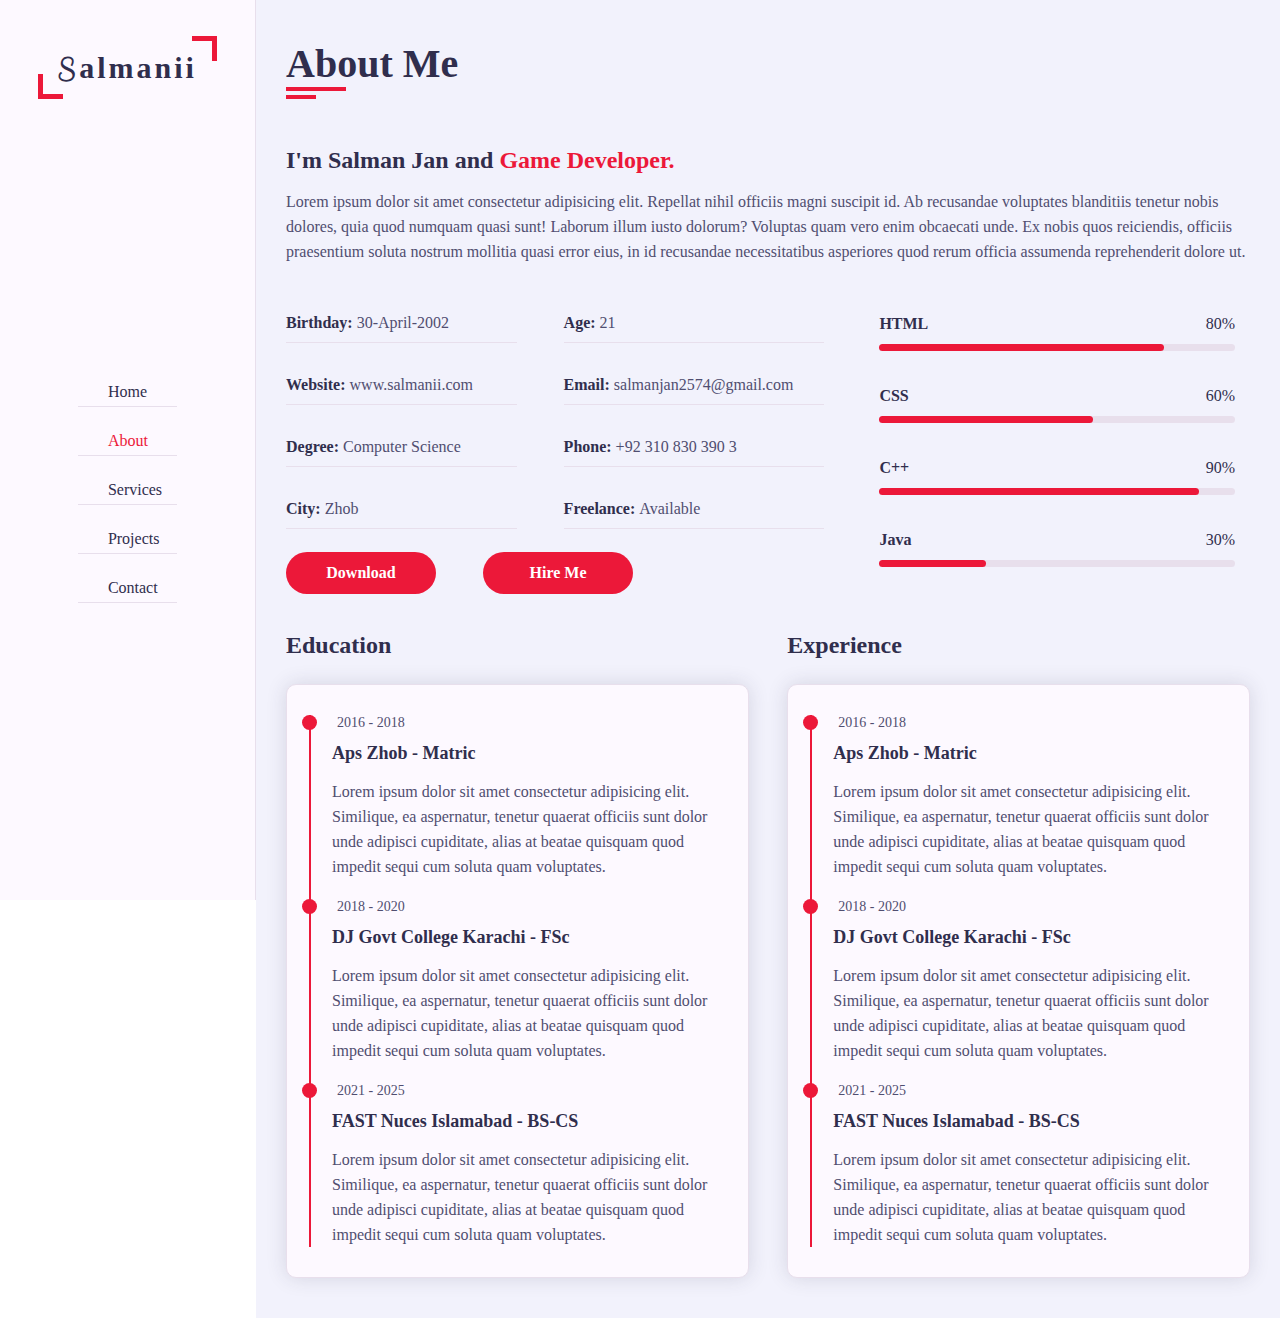
==== HTML/About.html @ e39cb626 "Successfully created About page" ====
<!DOCTYPE html>
<html lang="en">

<head>
    <meta charset="UTF-8">
    <meta name="viewport" content="width=device-width, initial-scale=1.0">
    <link rel="stylesheet" href="../CSS/style.css">
    <link rel="stylesheet" href="../CSS/Skins/color-1.css">
    <link rel="stylesheet" href="../CSS/About.css">
    <link rel="stylesheet" href="https://cdnjs.cloudflare.com/ajax/libs/font-awesome/6.5.1/css/all.min.css"
        integrity="sha512-DTOQO9RWCH3ppGqcWaEA1BIZOC6xxalwEsw9c2QQeAIftl+Vegovlnee1c9QX4TctnWMn13TZye+giMm8e2LwA=="
        crossorigin="anonymous" referrerpolicy="no-referrer" />
    <title>Portfolio</title>
</head>

<body>
    <header>
        <div class="salmanii-logo">
            <a href="#"><span>S</span>almanii</a>
        </div>
        <nav>
            <ul>
                <li><a href="../index.html"><i class="fa fa-home"></i>Home</a></li>
                <li><a href="About.html" class="active"><i class="fa fa-user"></i>About</a></li>
                <li><a href="#"><i class="fa fa-list"></i>Services</a></li>
                <li><a href="#"><i class="fa fa-briefcase"></i>Projects</a></li>
                <li><a href="#"><i class="fa fa-comments"></i>Contact</a></li>
            </ul>
        </nav>
    </header>
    <main>
        <div class="salmanii-Section">
            <div class="salmanii-AboutSection">
                <div class="salmanii-section-title flb_100">
                    <h1>About Me</h1>
                </div>
                <div class="salmanii-about-me flb_100">
                    <h2>I'm Salman Jan and <span>Game Developer.</span></h2>
                    <p>Lorem ipsum dolor sit amet consectetur adipisicing elit. Repellat nihil officiis magni suscipit
                        id. Ab recusandae voluptates blanditiis tenetur nobis dolores, quia quod numquam quasi sunt!
                        Laborum illum iusto dolorum?
                        Voluptas quam vero enim obcaecati unde. Ex nobis quos reiciendis, officiis praesentium soluta
                        nostrum mollitia quasi error eius, in id recusandae necessitatibus asperiores quod rerum officia
                        assumenda reprehenderit dolore ut.</p>
                </div>
                <div class="salmanii-info flb_100">
                    <div class="salmanii-personal-info flb_60">
                        <div class="salmanii-personal-info-item flb_40">
                            <p>Birthday: <span>30-April-2002</span></p>
                        </div>
                        <div class="salmanii-personal-info-item flb_45">
                            <p>Age: <span>21</span></p>
                        </div>
                        <div class="salmanii-personal-info-item flb_40">
                            <p>Website: <span>www.salmanii.com</span></p>
                        </div>
                        <div class="salmanii-personal-info-item flb_45">
                            <p>Email: <span>salmanjan2574@gmail.com</span></p>
                        </div>
                        <div class="salmanii-personal-info-item flb_40">
                            <p>Degree: <span>Computer Science</span></p>
                        </div>
                        <div class="salmanii-personal-info-item flb_45">
                            <p>Phone: <span>+92 310 830 390 3</span></p>
                        </div>
                        <div class="salmanii-personal-info-item flb_40">
                            <p>City: <span>Zhob</span></p>
                        </div>
                        <div class="salmanii-personal-info-item flb_45">
                            <p>Freelance: <span>Available</span></p>
                        </div>
                        <div class="salmanii-personl-info-buttons flb_60">
                            <div class="salmanii-downloadCv-button">
                                <a href="#" class="btn">Download </a>
                            </div>
                            <div class="salmanii-HireMe-button">
                                <a href="#" class="btn">Hire Me</a>
                            </div>
                        </div>
                    </div>
                    <div class="salmanii-skills flb_40">
                        <div class="salmanii-skills-item flb_100">
                            <h5>HTML</h5>
                            <div class="salmanii-skills-item-progress">
                                <div class="salmanii-skills-item-progress-in" style="width: 80%;"></div>
                                <div class="salmanii-skills-item-percent">80%</div>
                            </div>
                        </div>
                        <div class="salmanii-skills-item flb_100">
                            <h5>CSS</h5>
                            <div class="salmanii-skills-item-progress">
                                <div class="salmanii-skills-item-progress-in" style="width: 60%;"></div>
                                <div class="salmanii-skills-item-percent">60%</div>
                            </div>
                        </div>
                        <div class="salmanii-skills-item flb_100">
                            <h5>C++</h5>
                            <div class="salmanii-skills-item-progress">
                                <div class="salmanii-skills-item-progress-in" style="width: 90%;"></div>
                                <div class="salmanii-skills-item-percent">90%</div>
                            </div>
                        </div>
                        <div class="salmanii-skills-item flb_100">
                            <h5>Java</h5>
                            <div class="salmanii-skills-item-progress">
                                <div class="salmanii-skills-item-progress-in" style="width: 30%;"></div>
                                <div class="salmanii-skills-item-percent">30%</div>
                            </div>
                        </div>
                    </div>
                </div>
                <div class="salmanii-history">
                    <div class="salmanii-education flb_48">
                        <h3 class="salmanii-education-title">Education</h3>
                        <div class="salmanii-education-timeline shadow-dark">
                            <div class="salmanii-education-item">
                                <div class="salmanii-education-item-circledot"></div>
                                <div class="salmanii-education-item-date">
                                    <i class="fa fa-calendar"></i>
                                    2016 - 2018
                                </div>
                                <h3 class="salmanii-education-item-title">Aps Zhob - Matric</h3>
                                <p class="salmanii-education-item-details">Lorem ipsum dolor sit amet consectetur
                                    adipisicing elit. Similique, ea aspernatur,
                                    tenetur quaerat officiis sunt dolor unde adipisci cupiditate, alias at beatae
                                    quisquam quod impedit sequi cum soluta quam voluptates.</p>
                            </div>
                            <div class="salmanii-education-item">
                                <div class="salmanii-education-item-circledot"></div>
                                <div class="salmanii-education-item-date">
                                    <i class="fa fa-calendar"></i>
                                    2018 - 2020
                                </div>
                                <h3 class="salmanii-education-item-title">DJ Govt College Karachi - FSc</h3>
                                <p class="salmanii-education-item-details">Lorem ipsum dolor sit amet consectetur
                                    adipisicing elit. Similique, ea aspernatur,
                                    tenetur quaerat officiis sunt dolor unde adipisci cupiditate, alias at beatae
                                    quisquam quod impedit sequi cum soluta quam voluptates.</p>
                            </div>
                            <div class="salmanii-education-item">
                                <div class="salmanii-education-item-circledot"></div>
                                <div class="salmanii-education-item-date">
                                    <i class="fa fa-calendar"></i>
                                    2021 - 2025
                                </div>
                                <h3 class="salmanii-education-item-title">FAST Nuces Islamabad - BS-CS</h3>
                                <p class="salmanii-education-item-details">Lorem ipsum dolor sit amet consectetur
                                    adipisicing elit. Similique, ea aspernatur,
                                    tenetur quaerat officiis sunt dolor unde adipisci cupiditate, alias at beatae
                                    quisquam quod impedit sequi cum soluta quam voluptates.</p>
                            </div>
                        </div>
                    </div>
                    <div class="salmanii-experience flb_48">
                        <h3 class="salmanii-education-title">Experience</h3>
                        <div class="salmanii-education-timeline shadow-dark">
                            <div class="salmanii-education-item">
                                <div class="salmanii-education-item-circledot"></div>
                                <div class="salmanii-education-item-date">
                                    <i class="fa fa-calendar"></i>
                                    2016 - 2018
                                </div>
                                <h3 class="salmanii-education-item-title">Aps Zhob - Matric</h3>
                                <p class="salmanii-education-item-details">Lorem ipsum dolor sit amet consectetur
                                    adipisicing elit. Similique, ea aspernatur,
                                    tenetur quaerat officiis sunt dolor unde adipisci cupiditate, alias at beatae
                                    quisquam quod impedit sequi cum soluta quam voluptates.</p>
                            </div>
                            <div class="salmanii-education-item">
                                <div class="salmanii-education-item-circledot"></div>
                                <div class="salmanii-education-item-date">
                                    <i class="fa fa-calendar"></i>
                                    2018 - 2020
                                </div>
                                <h3 class="salmanii-education-item-title">DJ Govt College Karachi - FSc</h3>
                                <p class="salmanii-education-item-details">Lorem ipsum dolor sit amet consectetur
                                    adipisicing elit. Similique, ea aspernatur,
                                    tenetur quaerat officiis sunt dolor unde adipisci cupiditate, alias at beatae
                                    quisquam quod impedit sequi cum soluta quam voluptates.</p>
                            </div>
                            <div class="salmanii-education-item">
                                <div class="salmanii-education-item-circledot"></div>
                                <div class="salmanii-education-item-date">
                                    <i class="fa fa-calendar"></i>
                                    2021 - 2025
                                </div>
                                <h3 class="salmanii-education-item-title">FAST Nuces Islamabad - BS-CS</h3>
                                <p class="salmanii-education-item-details">Lorem ipsum dolor sit amet consectetur
                                    adipisicing elit. Similique, ea aspernatur,
                                    tenetur quaerat officiis sunt dolor unde adipisci cupiditate, alias at beatae
                                    quisquam quod impedit sequi cum soluta quam voluptates.</p>
                            </div>
                        </div>
                    </div>
                </div>
            </div>
        </div>
    </main>
</body>

</html>
---- CSS/style.css ----
@import url('https://fonts.googleapis.com/css2?family=Clicker+Script&family=Poppins:ital,wght@0,100;0,200;0,300;0,400;0,500;0,600;0,700;1,700&display=swap');
*{
    margin: 0;
    padding: 0;
    box-sizing: border-box;
}
:root{
    --bg-white-900: #f2f2fc;
    --bg-white-100: #fdf9ff;
    --bg-white-50: #e8dfec;
    --text-black-900: #302e4d;
    --text-black-700: #504e70;
}
html,body{
    display: flex;
    font-family: 'Poppins' sans-serif;
    width: 100%;
    min-height: 100%;
}

header{
    background-color: var(--bg-white-100);
    border-right: 1px solid var(--bg-white-50);
    width: 20%;
    height: 100%;
    position: fixed;
    top: 0;
    left: 0;
    display: flex;
    justify-content: center;
    align-items: center;
}

main{
    background-color:var(--bg-white-900);
    margin-left: 20%;
    width: 80%;
    flex: 1;
    display: flex;
    min-height:100vh ;
}


ul{
    list-style: none;
}

a{
    text-decoration: none;
}

.salmanii-logo{
    position: absolute;
    top: 50px;
    font-size: 30px;
}

.salmanii-logo a{
    color: var(--text-black-900);
    font-weight: 700;
    padding: 15px 20px;
    letter-spacing: 3px;
    position: relative;
}

.salmanii-logo a span{
    font-family: 'Clicker Script', cursive;
}

.salmanii-logo a::before{
    content: '';
    position: absolute;
    width: 20px;
    height: 20px;
    border-bottom: 5px solid var(--skin-color);
    border-left: 5px solid var(--skin-color);
    bottom: 0;
    left: 0;
}

.salmanii-logo a::after{
    content: '';
    position: absolute;
    width: 20px;
    height: 20px;
    border-top: 5px solid var(--skin-color);
    border-right: 5px solid var(--skin-color);
    top: 0;
    right: 0;
}

nav ul{
    margin-top: 100px;
}

nav ul li{
    border-bottom: 1px solid var(--bg-white-50);
    margin-bottom: 20px;
    padding: 5px 15px;
}

nav ul li a{
    color: var(--text-black-900);
}

nav ul li a.active{
    color: var(--skin-color);
}

nav ul li a i{
    margin-right: 15px;
}

.salmanii-Section{
    width: 100%;
    height:100% ;
    padding: 40px 30px;
}

.flb_100{
    flex-basis: 100%;
    max-width: 100%;
}

.flb_60{
    flex-basis: 60%;
    max-width: 60%;
}

.flb_40{
    flex-basis: 40%;
    max-width: 40%;
}

.flb_50{
    flex-basis: 50%;
    max-width: 50%;
}

.flb_45{
    flex-basis: 45%;
    max-width: 45%;
}

.flb_48{
    flex-basis: 48%;
    max-width: 48%;
}

a.btn{
    font-size: 16px;
    font-weight: 700;
    padding: 12px 35px;
    background-color: var(--skin-color);
    border-radius: 40px;
    display: inline-block;
    color: white;
    transition: all 0.3 ease;
    width: 150px;
    text-align: center;
}

.btn:hover{
    transform: scale(1.05);
}

.shadow-dark{
    box-shadow: 0 0 20px rgba(48,46,77,0.15);
}
---- CSS/Skins/color-1.css ----
:root{
    --skin-color: #ec1839;
}
---- CSS/About.css ----
.salmanii-AboutSection{
    width: 100%;
    min-height: 100%;
}

.salmanii-section-title{
    margin-bottom: 60px;
}

.salmanii-section-title h1{
    position: relative;
    font-size: 40px;
    color: var(--text-black-900);
}

.salmanii-section-title h1::before{
    content: '';
    position: absolute;
    width: 60px;
    height: 4px;
    background-color:var(--skin-color);
    top: 100%;
    left: 0;
}

.salmanii-section-title h1::after{
    content: '';
    position: absolute;
    width: 30px;
    height: 4px;
    background-color:var(--skin-color);
    top: 100%;
    left: 0;
    margin-top: 8px;
}

.salmanii-about-me h2{
    color: var(--text-black-900);
    font-size: 24px;
    margin-bottom: 15px;
    font-weight: 700;
}

.salmanii-about-me h2 span{
    color: var(--skin-color);
}

.salmanii-about-me p{
    color: var(--text-black-700);
    font-size: 16px;
    line-height: 25px;
    margin-bottom: 40px;
}

.salmanii-info{
    display: flex;
}

.salmanii-personal-info {
    display: flex;
    flex-wrap: wrap;
    /* justify-content: space-between; */
    gap: 8%;
}

.salmanii-personal-info-item p{
    color: var(--text-black-900);
    font-size: 16px;
    font-weight: 600;
    padding: 10px 0px;
    border-bottom: 1px solid var(--bg-white-50);
}

.salmanii-personal-info-item span{
    color: var(--text-black-700);
    font-weight: 400;
    margin-bottom: 4px;
}

.salmanii-personl-info-buttons{
    display: flex;
    justify-content: space-between;
    margin-top: 0px;
}

.salmanii-skills{
    padding: 0px 15px;
}
 
.salmanii-skills-item{
    margin-bottom: 25px;
}

.salmanii-skills-item h5{
    font-weight: 600;
    font-size: 16px;
    color: var(--text-black-900);
    line-height: 40px;
}

.salmanii-skills-item-progress{
    height: 7px;
    background-color: var(--bg-white-50);
    width: 100%;
    border-radius: 4px;
    position: relative;
} 

.salmanii-skills-item-progress-in{
    height: 100%;
    position: absolute;
    top: 0;
    left: 0;
    background-color: var(--skin-color);
    border-radius: 4px;
}

.salmanii-skills-item-percent{
    position: absolute;
    right: 0;
    top: -40px;
    line-height: 40px;
    font-weight: 400;
    color: var(--text-black-900);
}

.salmanii-history{
    display: flex;
    /* gap: 10%; */
    justify-content: space-between;
    margin-top: 40px;
}

.salmanii-education-title{
    font-size: 24px;
    margin-bottom: 25px;
    font-weight: 700;
    color: var(--text-black-900);
}

.salmanii-education-timeline{
    background-color: var(--bg-white-100);
    border: 1px solid var(--bg-white-50);
    width: 100%;
    border-radius: 10px;
    padding: 30px 15px;
}

.salmanii-education-item{
    padding:0px 0px 20px 30px;
    position: relative;

}

.salmanii-education-item:last-child{
    padding-bottom: 0px;
    position: relative;
}

.salmanii-education-item::before{
    content: '';
    position: absolute;
    left: 7px;
    top: 0;
    width:2px;
    background-color: var(--skin-color);
    height: 100%;
}

.salmanii-education-item-circledot{
    position: absolute;
    left: 0;
    top: 0;
    height: 15px;
    width: 15px;
    border-radius: 50%;
    background-color: var(--skin-color);
}

.salmanii-education-item-date{
    font-size: 14px;
    font-weight: 400;
    margin-bottom: 12px;
    color: var(--text-black-700);
}

.salmanii-education-item-date i{
    margin-right: 5px;
}

.salmanii-education-item-title{
    font-size: 18px;
    font-weight: 700;
    color: var(--text-black-900);
    margin-bottom: 15px;
}

.salmanii-education-item-details{
    line-height: 25px;
    font-size: 16px;
    color: var(--text-black-700);
}
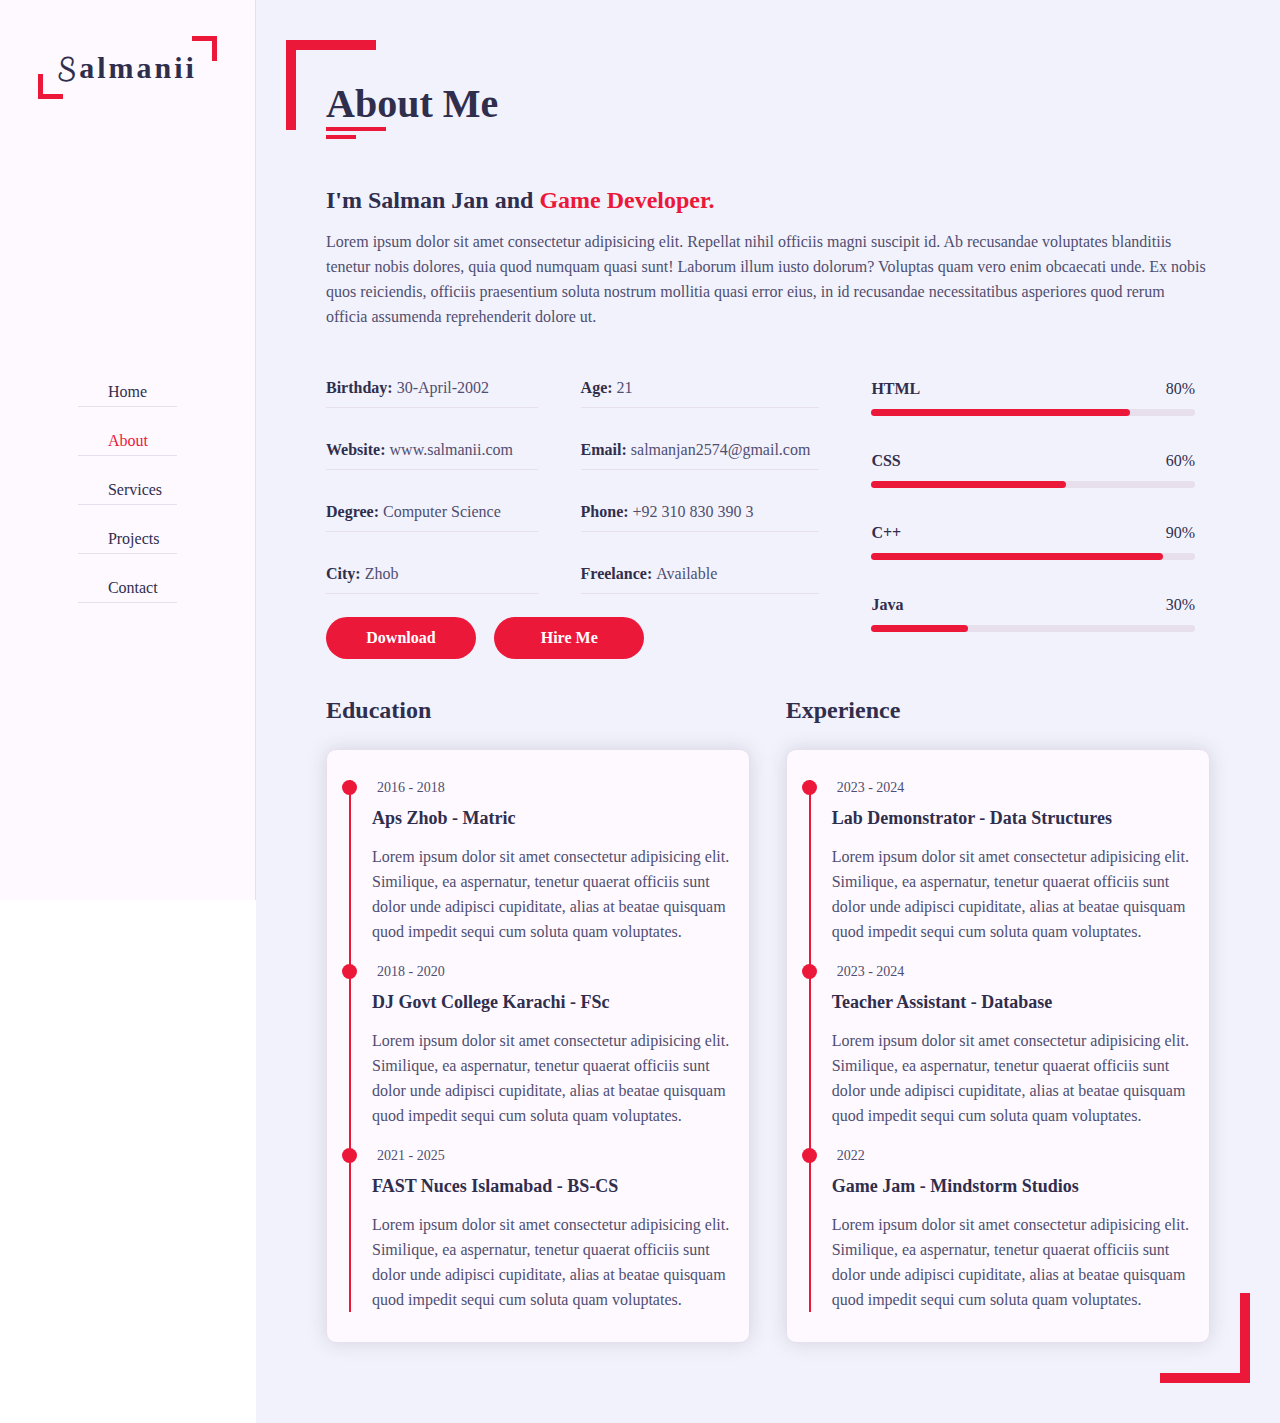
==== commit f3686a33: "Added projects and services page" ====
--- a/HTML/About.html
+++ b/HTML/About.html
@@ -22,173 +22,195 @@
             <ul>
                 <li><a href="../index.html"><i class="fa fa-home"></i>Home</a></li>
                 <li><a href="About.html" class="active"><i class="fa fa-user"></i>About</a></li>
-                <li><a href="#"><i class="fa fa-list"></i>Services</a></li>
-                <li><a href="#"><i class="fa fa-briefcase"></i>Projects</a></li>
+                <li><a href="Services.html"><i class="fa fa-list"></i>Services</a></li>
+                <li><a href="Projects.html"><i class="fa fa-briefcase"></i>Projects</a></li>
                 <li><a href="#"><i class="fa fa-comments"></i>Contact</a></li>
             </ul>
         </nav>
     </header>
     <main>
         <div class="salmanii-Section">
-            <div class="salmanii-AboutSection">
-                <div class="salmanii-section-title flb_100">
-                    <h1>About Me</h1>
-                </div>
-                <div class="salmanii-about-me flb_100">
-                    <h2>I'm Salman Jan and <span>Game Developer.</span></h2>
-                    <p>Lorem ipsum dolor sit amet consectetur adipisicing elit. Repellat nihil officiis magni suscipit
-                        id. Ab recusandae voluptates blanditiis tenetur nobis dolores, quia quod numquam quasi sunt!
-                        Laborum illum iusto dolorum?
-                        Voluptas quam vero enim obcaecati unde. Ex nobis quos reiciendis, officiis praesentium soluta
-                        nostrum mollitia quasi error eius, in id recusandae necessitatibus asperiores quod rerum officia
-                        assumenda reprehenderit dolore ut.</p>
-                </div>
-                <div class="salmanii-info flb_100">
-                    <div class="salmanii-personal-info flb_60">
-                        <div class="salmanii-personal-info-item flb_40">
-                            <p>Birthday: <span>30-April-2002</span></p>
-                        </div>
-                        <div class="salmanii-personal-info-item flb_45">
-                            <p>Age: <span>21</span></p>
-                        </div>
-                        <div class="salmanii-personal-info-item flb_40">
-                            <p>Website: <span>www.salmanii.com</span></p>
-                        </div>
-                        <div class="salmanii-personal-info-item flb_45">
-                            <p>Email: <span>salmanjan2574@gmail.com</span></p>
-                        </div>
-                        <div class="salmanii-personal-info-item flb_40">
-                            <p>Degree: <span>Computer Science</span></p>
-                        </div>
-                        <div class="salmanii-personal-info-item flb_45">
-                            <p>Phone: <span>+92 310 830 390 3</span></p>
-                        </div>
-                        <div class="salmanii-personal-info-item flb_40">
-                            <p>City: <span>Zhob</span></p>
-                        </div>
-                        <div class="salmanii-personal-info-item flb_45">
-                            <p>Freelance: <span>Available</span></p>
-                        </div>
-                        <div class="salmanii-personl-info-buttons flb_60">
-                            <div class="salmanii-downloadCv-button">
-                                <a href="#" class="btn">Download </a>
-                            </div>
-                            <div class="salmanii-HireMe-button">
-                                <a href="#" class="btn">Hire Me</a>
-                            </div>
-                        </div>
-                    </div>
-                    <div class="salmanii-skills flb_40">
-                        <div class="salmanii-skills-item flb_100">
-                            <h5>HTML</h5>
-                            <div class="salmanii-skills-item-progress">
-                                <div class="salmanii-skills-item-progress-in" style="width: 80%;"></div>
-                                <div class="salmanii-skills-item-percent">80%</div>
-                            </div>
-                        </div>
-                        <div class="salmanii-skills-item flb_100">
-                            <h5>CSS</h5>
-                            <div class="salmanii-skills-item-progress">
-                                <div class="salmanii-skills-item-progress-in" style="width: 60%;"></div>
-                                <div class="salmanii-skills-item-percent">60%</div>
-                            </div>
-                        </div>
-                        <div class="salmanii-skills-item flb_100">
-                            <h5>C++</h5>
-                            <div class="salmanii-skills-item-progress">
-                                <div class="salmanii-skills-item-progress-in" style="width: 90%;"></div>
-                                <div class="salmanii-skills-item-percent">90%</div>
-                            </div>
-                        </div>
-                        <div class="salmanii-skills-item flb_100">
-                            <h5>Java</h5>
-                            <div class="salmanii-skills-item-progress">
-                                <div class="salmanii-skills-item-progress-in" style="width: 30%;"></div>
-                                <div class="salmanii-skills-item-percent">30%</div>
-                            </div>
-                        </div>
-                    </div>
-                </div>
-                <div class="salmanii-history">
-                    <div class="salmanii-education flb_48">
-                        <h3 class="salmanii-education-title">Education</h3>
-                        <div class="salmanii-education-timeline shadow-dark">
-                            <div class="salmanii-education-item">
-                                <div class="salmanii-education-item-circledot"></div>
-                                <div class="salmanii-education-item-date">
-                                    <i class="fa fa-calendar"></i>
-                                    2016 - 2018
-                                </div>
-                                <h3 class="salmanii-education-item-title">Aps Zhob - Matric</h3>
-                                <p class="salmanii-education-item-details">Lorem ipsum dolor sit amet consectetur
-                                    adipisicing elit. Similique, ea aspernatur,
-                                    tenetur quaerat officiis sunt dolor unde adipisci cupiditate, alias at beatae
-                                    quisquam quod impedit sequi cum soluta quam voluptates.</p>
-                            </div>
-                            <div class="salmanii-education-item">
-                                <div class="salmanii-education-item-circledot"></div>
-                                <div class="salmanii-education-item-date">
-                                    <i class="fa fa-calendar"></i>
-                                    2018 - 2020
-                                </div>
-                                <h3 class="salmanii-education-item-title">DJ Govt College Karachi - FSc</h3>
-                                <p class="salmanii-education-item-details">Lorem ipsum dolor sit amet consectetur
-                                    adipisicing elit. Similique, ea aspernatur,
-                                    tenetur quaerat officiis sunt dolor unde adipisci cupiditate, alias at beatae
-                                    quisquam quod impedit sequi cum soluta quam voluptates.</p>
-                            </div>
-                            <div class="salmanii-education-item">
-                                <div class="salmanii-education-item-circledot"></div>
-                                <div class="salmanii-education-item-date">
-                                    <i class="fa fa-calendar"></i>
-                                    2021 - 2025
-                                </div>
-                                <h3 class="salmanii-education-item-title">FAST Nuces Islamabad - BS-CS</h3>
-                                <p class="salmanii-education-item-details">Lorem ipsum dolor sit amet consectetur
-                                    adipisicing elit. Similique, ea aspernatur,
-                                    tenetur quaerat officiis sunt dolor unde adipisci cupiditate, alias at beatae
-                                    quisquam quod impedit sequi cum soluta quam voluptates.</p>
-                            </div>
-                        </div>
-                    </div>
-                    <div class="salmanii-experience flb_48">
-                        <h3 class="salmanii-education-title">Experience</h3>
-                        <div class="salmanii-education-timeline shadow-dark">
-                            <div class="salmanii-education-item">
-                                <div class="salmanii-education-item-circledot"></div>
-                                <div class="salmanii-education-item-date">
-                                    <i class="fa fa-calendar"></i>
-                                    2016 - 2018
-                                </div>
-                                <h3 class="salmanii-education-item-title">Aps Zhob - Matric</h3>
-                                <p class="salmanii-education-item-details">Lorem ipsum dolor sit amet consectetur
-                                    adipisicing elit. Similique, ea aspernatur,
-                                    tenetur quaerat officiis sunt dolor unde adipisci cupiditate, alias at beatae
-                                    quisquam quod impedit sequi cum soluta quam voluptates.</p>
-                            </div>
-                            <div class="salmanii-education-item">
-                                <div class="salmanii-education-item-circledot"></div>
-                                <div class="salmanii-education-item-date">
-                                    <i class="fa fa-calendar"></i>
-                                    2018 - 2020
-                                </div>
-                                <h3 class="salmanii-education-item-title">DJ Govt College Karachi - FSc</h3>
-                                <p class="salmanii-education-item-details">Lorem ipsum dolor sit amet consectetur
-                                    adipisicing elit. Similique, ea aspernatur,
-                                    tenetur quaerat officiis sunt dolor unde adipisci cupiditate, alias at beatae
-                                    quisquam quod impedit sequi cum soluta quam voluptates.</p>
-                            </div>
-                            <div class="salmanii-education-item">
-                                <div class="salmanii-education-item-circledot"></div>
-                                <div class="salmanii-education-item-date">
-                                    <i class="fa fa-calendar"></i>
-                                    2021 - 2025
-                                </div>
-                                <h3 class="salmanii-education-item-title">FAST Nuces Islamabad - BS-CS</h3>
-                                <p class="salmanii-education-item-details">Lorem ipsum dolor sit amet consectetur
-                                    adipisicing elit. Similique, ea aspernatur,
-                                    tenetur quaerat officiis sunt dolor unde adipisci cupiditate, alias at beatae
-                                    quisquam quod impedit sequi cum soluta quam voluptates.</p>
+            <div class="salmanii-outline-section">
+                <div class="salmanii-outline-section-inside">
+                    <div class="salmanii-AboutSection">
+                        <div class="salmanii-section-title flb_100">
+                            <h1>About Me</h1>
+                        </div>
+                        <div class="salmanii-about-me flb_100">
+                            <h2>I'm Salman Jan and <span>Game Developer.</span></h2>
+                            <p>Lorem ipsum dolor sit amet consectetur adipisicing elit. Repellat nihil officiis magni
+                                suscipit
+                                id. Ab recusandae voluptates blanditiis tenetur nobis dolores, quia quod numquam quasi
+                                sunt!
+                                Laborum illum iusto dolorum?
+                                Voluptas quam vero enim obcaecati unde. Ex nobis quos reiciendis, officiis praesentium
+                                soluta
+                                nostrum mollitia quasi error eius, in id recusandae necessitatibus asperiores quod rerum
+                                officia
+                                assumenda reprehenderit dolore ut.</p>
+                        </div>
+                        <div class="salmanii-info flb_100">
+                            <div class="salmanii-personal-info flb_60">
+                                <div class="salmanii-personal-info-item flb_40">
+                                    <p>Birthday: <span>30-April-2002</span></p>
+                                </div>
+                                <div class="salmanii-personal-info-item flb_45">
+                                    <p>Age: <span>21</span></p>
+                                </div>
+                                <div class="salmanii-personal-info-item flb_40">
+                                    <p>Website: <span>www.salmanii.com</span></p>
+                                </div>
+                                <div class="salmanii-personal-info-item flb_45">
+                                    <p>Email: <span>salmanjan2574@gmail.com</span></p>
+                                </div>
+                                <div class="salmanii-personal-info-item flb_40">
+                                    <p>Degree: <span>Computer Science</span></p>
+                                </div>
+                                <div class="salmanii-personal-info-item flb_45">
+                                    <p>Phone: <span>+92 310 830 390 3</span></p>
+                                </div>
+                                <div class="salmanii-personal-info-item flb_40">
+                                    <p>City: <span>Zhob</span></p>
+                                </div>
+                                <div class="salmanii-personal-info-item flb_45">
+                                    <p>Freelance: <span>Available</span></p>
+                                </div>
+                                <div class="salmanii-personl-info-buttons flb_60">
+                                    <div class="salmanii-downloadCv-button">
+                                        <a href="#" class="btn">Download </a>
+                                    </div>
+                                    <div class="salmanii-HireMe-button">
+                                        <a href="#" class="btn">Hire Me</a>
+                                    </div>
+                                </div>
+                            </div>
+                            <div class="salmanii-skills flb_40">
+                                <div class="salmanii-skills-item flb_100">
+                                    <h5>HTML</h5>
+                                    <div class="salmanii-skills-item-progress">
+                                        <div class="salmanii-skills-item-progress-in" style="width: 80%;"></div>
+                                        <div class="salmanii-skills-item-percent">80%</div>
+                                    </div>
+                                </div>
+                                <div class="salmanii-skills-item flb_100">
+                                    <h5>CSS</h5>
+                                    <div class="salmanii-skills-item-progress">
+                                        <div class="salmanii-skills-item-progress-in" style="width: 60%;"></div>
+                                        <div class="salmanii-skills-item-percent">60%</div>
+                                    </div>
+                                </div>
+                                <div class="salmanii-skills-item flb_100">
+                                    <h5>C++</h5>
+                                    <div class="salmanii-skills-item-progress">
+                                        <div class="salmanii-skills-item-progress-in" style="width: 90%;"></div>
+                                        <div class="salmanii-skills-item-percent">90%</div>
+                                    </div>
+                                </div>
+                                <div class="salmanii-skills-item flb_100">
+                                    <h5>Java</h5>
+                                    <div class="salmanii-skills-item-progress">
+                                        <div class="salmanii-skills-item-progress-in" style="width: 30%;"></div>
+                                        <div class="salmanii-skills-item-percent">30%</div>
+                                    </div>
+                                </div>
+                            </div>
+                        </div>
+                        <div class="salmanii-history">
+                            <div class="salmanii-education flb_48">
+                                <h3 class="salmanii-education-title">Education</h3>
+                                <div class="salmanii-education-timeline shadow-dark">
+                                    <div class="salmanii-education-item">
+                                        <div class="salmanii-education-item-circledot"></div>
+                                        <div class="salmanii-education-item-date">
+                                            <i class="fa fa-calendar"></i>
+                                            2016 - 2018
+                                        </div>
+                                        <h3 class="salmanii-education-item-title">Aps Zhob - Matric</h3>
+                                        <p class="salmanii-education-item-details">Lorem ipsum dolor sit amet
+                                            consectetur
+                                            adipisicing elit. Similique, ea aspernatur,
+                                            tenetur quaerat officiis sunt dolor unde adipisci cupiditate, alias at
+                                            beatae
+                                            quisquam quod impedit sequi cum soluta quam voluptates.</p>
+                                    </div>
+                                    <div class="salmanii-education-item">
+                                        <div class="salmanii-education-item-circledot"></div>
+                                        <div class="salmanii-education-item-date">
+                                            <i class="fa fa-calendar"></i>
+                                            2018 - 2020
+                                        </div>
+                                        <h3 class="salmanii-education-item-title">DJ Govt College Karachi - FSc</h3>
+                                        <p class="salmanii-education-item-details">Lorem ipsum dolor sit amet
+                                            consectetur
+                                            adipisicing elit. Similique, ea aspernatur,
+                                            tenetur quaerat officiis sunt dolor unde adipisci cupiditate, alias at
+                                            beatae
+                                            quisquam quod impedit sequi cum soluta quam voluptates.</p>
+                                    </div>
+                                    <div class="salmanii-education-item">
+                                        <div class="salmanii-education-item-circledot"></div>
+                                        <div class="salmanii-education-item-date">
+                                            <i class="fa fa-calendar"></i>
+                                            2021 - 2025
+                                        </div>
+                                        <h3 class="salmanii-education-item-title">FAST Nuces Islamabad - BS-CS</h3>
+                                        <p class="salmanii-education-item-details">Lorem ipsum dolor sit amet
+                                            consectetur
+                                            adipisicing elit. Similique, ea aspernatur,
+                                            tenetur quaerat officiis sunt dolor unde adipisci cupiditate, alias at
+                                            beatae
+                                            quisquam quod impedit sequi cum soluta quam voluptates.</p>
+                                    </div>
+                                </div>
+                            </div>
+                            <div class="salmanii-experience flb_48">
+                                <h3 class="salmanii-education-title">Experience</h3>
+                                <div class="salmanii-education-timeline shadow-dark">
+                                    <div class="salmanii-education-item">
+                                        <div class="salmanii-education-item-circledot"></div>
+                                        <div class="salmanii-education-item-date">
+                                            <i class="fa fa-calendar"></i>
+                                            2023 - 2024
+                                        </div>
+                                        <h3 class="salmanii-education-item-title">Lab Demonstrator - Data Structures
+                                        </h3>
+                                        <p class="salmanii-education-item-details">Lorem ipsum dolor sit amet
+                                            consectetur
+                                            adipisicing elit. Similique, ea aspernatur,
+                                            tenetur quaerat officiis sunt dolor unde adipisci cupiditate, alias at
+                                            beatae
+                                            quisquam quod impedit sequi cum soluta quam voluptates.</p>
+                                    </div>
+                                    <div class="salmanii-education-item">
+                                        <div class="salmanii-education-item-circledot"></div>
+                                        <div class="salmanii-education-item-date">
+                                            <i class="fa fa-calendar"></i>
+                                            2023 - 2024
+                                        </div>
+                                        <h3 class="salmanii-education-item-title">Teacher Assistant - Database</h3>
+                                        <p class="salmanii-education-item-details">Lorem ipsum dolor sit amet
+                                            consectetur
+                                            adipisicing elit. Similique, ea aspernatur,
+                                            tenetur quaerat officiis sunt dolor unde adipisci cupiditate, alias at
+                                            beatae
+                                            quisquam quod impedit sequi cum soluta quam voluptates.</p>
+                                    </div>
+                                    <div class="salmanii-education-item">
+                                        <div class="salmanii-education-item-circledot"></div>
+                                        <div class="salmanii-education-item-date">
+                                            <i class="fa fa-calendar"></i>
+                                            2022
+                                        </div>
+                                        <h3 class="salmanii-education-item-title">Game Jam - Mindstorm
+                                            Studios</h3>
+                                        <p class="salmanii-education-item-details">Lorem ipsum dolor sit amet
+                                            consectetur
+                                            adipisicing elit. Similique, ea aspernatur,
+                                            tenetur quaerat officiis sunt dolor unde adipisci cupiditate, alias at
+                                            beatae
+                                            quisquam quod impedit sequi cum soluta quam voluptates.</p>
+                                    </div>
+                                </div>
                             </div>
                         </div>
                     </div>
--- a/CSS/style.css
+++ b/CSS/style.css
@@ -166,4 +166,67 @@
 
 .shadow-dark{
     box-shadow: 0 0 20px rgba(48,46,77,0.15);
+}
+
+.salmanii-section-title{
+    margin-bottom: 60px;
+}
+
+.salmanii-section-title h1{
+    position: relative;
+    font-size: 40px;
+    color: var(--text-black-900);
+}
+
+.salmanii-section-title h1::before{
+    content: '';
+    position: absolute;
+    width: 60px;
+    height: 4px;
+    background-color:var(--skin-color);
+    top: 100%;
+    left: 0;
+}
+
+.salmanii-section-title h1::after{
+    content: '';
+    position: absolute;
+    width: 30px;
+    height: 4px;
+    background-color:var(--skin-color);
+    top: 100%;
+    left: 0;
+    margin-top: 8px;
+}
+
+.salmanii-outline-section,.salmanii-outline-section-inside{
+    width: 100%;
+    min-height: 100%;
+}
+
+.salmanii-outline-section{
+    position: relative;
+    padding: 40px;
+}
+
+.salmanii-outline-section-inside::before{
+    content: '';
+    position: absolute;
+    width: 80px;
+    height: 80px;
+    border-top: 10px solid var(--skin-color);
+    border-left: 10px solid var(--skin-color);
+    top: 0;
+    left: 0;
+}
+
+.salmanii-outline-section-inside::after{
+    content: '';
+    position: absolute;
+    width: 80px;
+    height: 80px;
+    border-right: 10px solid var(--skin-color);
+    border-bottom: 10px solid var(--skin-color);
+    bottom: 0;
+    right: 0;
 }--- a/CSS/About.css
+++ b/CSS/About.css
@@ -1,37 +1,6 @@
 .salmanii-AboutSection{
     width: 100%;
     min-height: 100%;
-}
-
-.salmanii-section-title{
-    margin-bottom: 60px;
-}
-
-.salmanii-section-title h1{
-    position: relative;
-    font-size: 40px;
-    color: var(--text-black-900);
-}
-
-.salmanii-section-title h1::before{
-    content: '';
-    position: absolute;
-    width: 60px;
-    height: 4px;
-    background-color:var(--skin-color);
-    top: 100%;
-    left: 0;
-}
-
-.salmanii-section-title h1::after{
-    content: '';
-    position: absolute;
-    width: 30px;
-    height: 4px;
-    background-color:var(--skin-color);
-    top: 100%;
-    left: 0;
-    margin-top: 8px;
 }
 
 .salmanii-about-me h2{
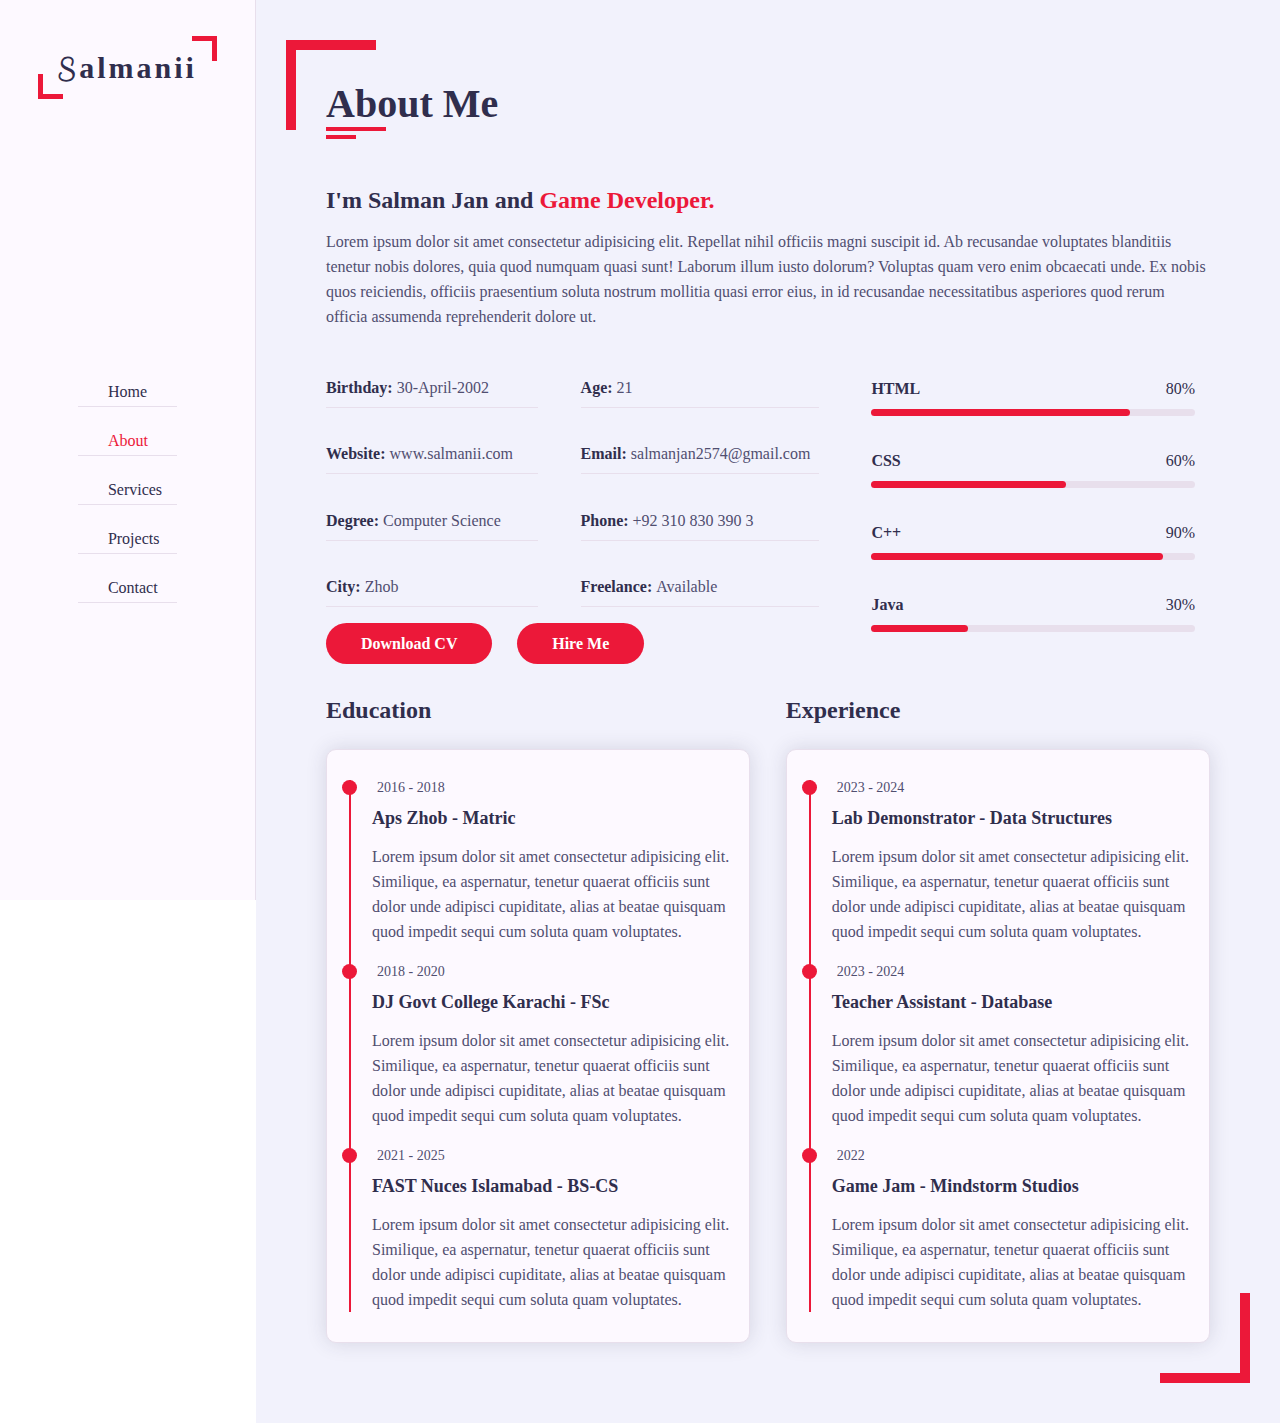
==== commit c5051e2d: "HTML and CSS Version complete, Responsive for only Mobile devices not Ipad etc. Plus the hamburger m" ====
--- a/HTML/About.html
+++ b/HTML/About.html
@@ -18,13 +18,16 @@
         <div class="salmanii-logo">
             <a href="#"><span>S</span>almanii</a>
         </div>
+        <div class="nav-toggler">
+            <span></span>
+        </div>
         <nav>
             <ul>
                 <li><a href="../index.html"><i class="fa fa-home"></i>Home</a></li>
                 <li><a href="About.html" class="active"><i class="fa fa-user"></i>About</a></li>
                 <li><a href="Services.html"><i class="fa fa-list"></i>Services</a></li>
                 <li><a href="Projects.html"><i class="fa fa-briefcase"></i>Projects</a></li>
-                <li><a href="#"><i class="fa fa-comments"></i>Contact</a></li>
+                <li><a href="Contact.html"><i class="fa fa-comments"></i>Contact</a></li>
             </ul>
         </nav>
     </header>
@@ -77,7 +80,7 @@
                                 </div>
                                 <div class="salmanii-personl-info-buttons flb_60">
                                     <div class="salmanii-downloadCv-button">
-                                        <a href="#" class="btn">Download </a>
+                                        <a href="#" class="btn">Download CV </a>
                                     </div>
                                     <div class="salmanii-HireMe-button">
                                         <a href="#" class="btn">Hire Me</a>
--- a/CSS/style.css
+++ b/CSS/style.css
@@ -37,7 +37,7 @@
     width: 80%;
     flex: 1;
     display: flex;
-    min-height:100vh ;
+    min-height:100% ;
 }
 
 
@@ -111,6 +111,49 @@
     margin-right: 15px;
 }
 
+.nav-toggler {
+    height: 40px;
+    width: 45px;
+    cursor: pointer;
+    position: fixed;
+    left: 300px;
+    top: 20px;
+    border-radius: 5px;
+    border: 1px solid var(--bg-white-50);
+    background: var(--bg-white-100);
+    display: none;
+    justify-content: center;
+    align-items: center;
+}
+
+.nav-toggler span{
+    height: 2px;
+    width: 18px;
+    display: inline-block;
+    position: relative;
+    background: var(--skin-color);
+}
+
+.nav-toggler span::before{
+    position: absolute;
+    content: '';
+    height: 2px;
+    width: 18px;
+    background: var(--skin-color);
+    top: -6px;
+    left: 0px;
+}
+
+.nav-toggler span::after{
+    position: absolute;
+    content: '';
+    height: 2px;
+    width: 18px;
+    background: var(--skin-color);
+    top: 6px;
+    left: 0px;
+}
+
 .salmanii-Section{
     width: 100%;
     height:100% ;
@@ -153,10 +196,8 @@
     padding: 12px 35px;
     background-color: var(--skin-color);
     border-radius: 40px;
-    display: inline-block;
     color: white;
     transition: all 0.3 ease;
-    width: 150px;
     text-align: center;
 }
 
@@ -229,4 +270,82 @@
     border-bottom: 10px solid var(--skin-color);
     bottom: 0;
     right: 0;
-}+}
+
+
+@media screen and (max-width: 1024px) {
+    header{
+        left: -300px;
+    }
+    main{
+        width: 100%;
+        margin-left: 0%;
+    }
+}
+
+@media screen and (max-width: 768px) {
+    .salmanii-Section{
+        padding: 15px 15px;
+        min-height: 100vh;
+    }
+    .nav-toggler {
+        display: flex;
+    }
+    .nav-toggle-label {
+        display: block;
+        cursor: pointer;
+        padding: 10px;
+        position: absolute;
+        top: 50%;
+        right: 20px;
+        transform: translateY(-50%);
+    }
+
+    .nav-toggle-label span {
+        display: block;
+        width: 30px;
+        height: 3px;
+        background-color: var(--text-black-900);
+        transition: transform 0.3s ease;
+    }
+
+    .nav-toggle:checked + .nav-toggle-label span {
+        transform: rotate(45deg) translate(-5px, -5px);
+    }
+
+    .nav-menu {
+        display: none;
+    }
+
+    .nav-toggle:checked ~ nav .nav-menu {
+        display: block;
+        position: absolute;
+        top: 100%;
+        right: 0;
+        width: 100%;
+        background-color: var(--bg-white-100);
+        border-right: 1px solid var(--bg-white-50);
+    }
+
+    .nav-menu li {
+        border-bottom: 1px solid var(--bg-white-50);
+    }
+
+    .nav-menu li:last-child {
+        border-bottom: none;
+    }
+
+    .nav-menu li a {
+        display: block;
+        padding: 10px 20px;
+        color: var(--text-black-900);
+        transition: background-color 0.3s ease;
+    }
+
+    .nav-menu li a:hover {
+        background-color: var(--bg-white-50);
+    }
+}
+
+
+  --- a/CSS/About.css
+++ b/CSS/About.css
@@ -168,4 +168,65 @@
     line-height: 25px;
     font-size: 16px;
     color: var(--text-black-700);
+}
+
+@media screen and (max-width: 480px){    
+    .salmanii-about-me h2{
+        font-size: 25px;
+    }
+
+    .salmanii-about-me p{
+        font-size: 16px;
+    }
+    
+    .salmanii-info{
+        flex-direction: column;
+    }
+
+    .salmanii-personal-info {
+        flex-basis: 100%;
+        max-width: 100%;
+    }
+    
+    .salmanii-personal-info-item {
+        flex-basis: 100%;
+        max-width: 100%;
+    }
+
+    .salmanii-personal-info-item p{
+        font-size: 14px;
+    }
+    
+    .salmanii-personl-info-buttons{
+        flex-basis: 100%;
+        max-width: 100%;
+        height: 130px;
+        flex-direction: column;
+        justify-content: space-around;
+        margin-top: 10px;
+    }
+    
+    .salmanii-skills{
+        margin-top: 20px;
+        flex-basis: 100%;
+        max-width: 100%;
+    }
+    
+    .salmanii-history{
+        display: flex;
+        flex-direction: column;
+        justify-content: space-between;
+        margin-top: 20px;
+    }
+    
+    .salmanii-education{
+        flex-basis: 100%;
+        max-width: 100%;
+    }
+
+    .salmanii-experience{
+        flex-basis: 100%;
+        max-width: 100%;
+        margin-top: 20px;
+    }
 }